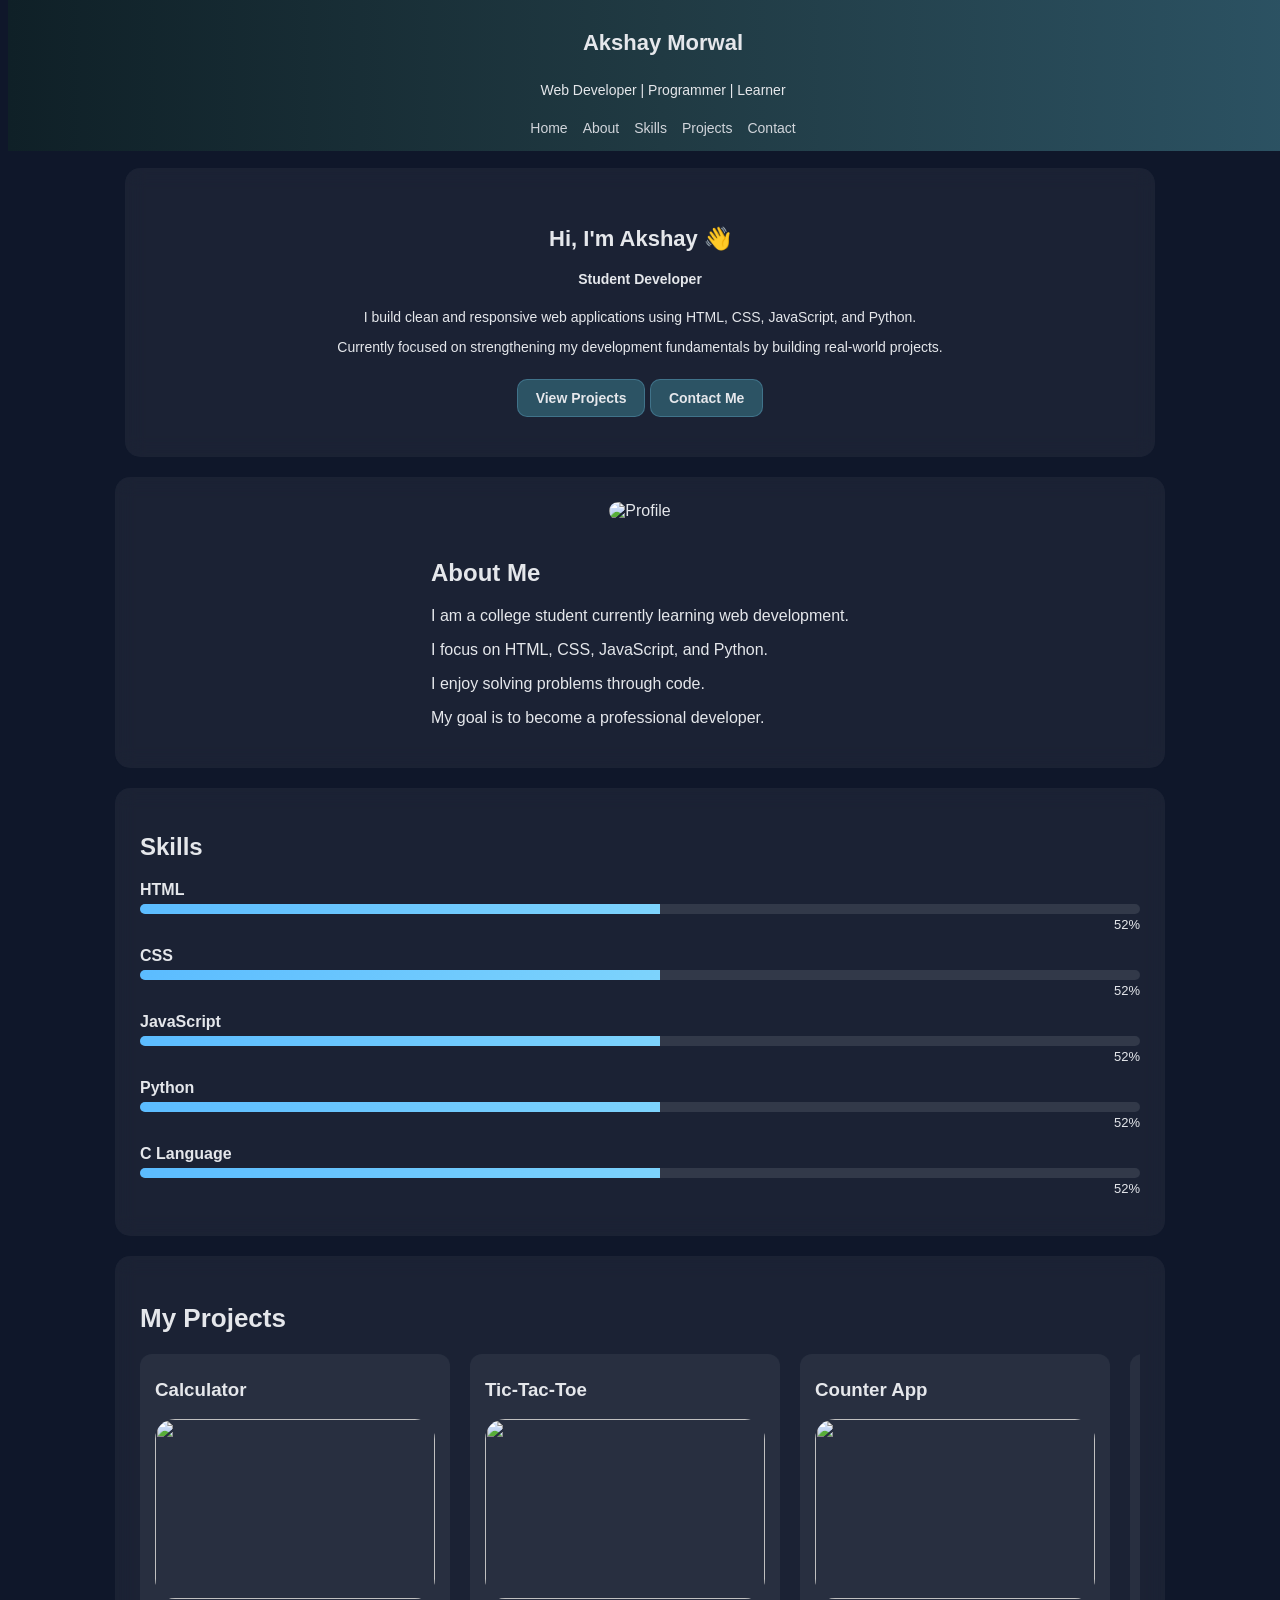
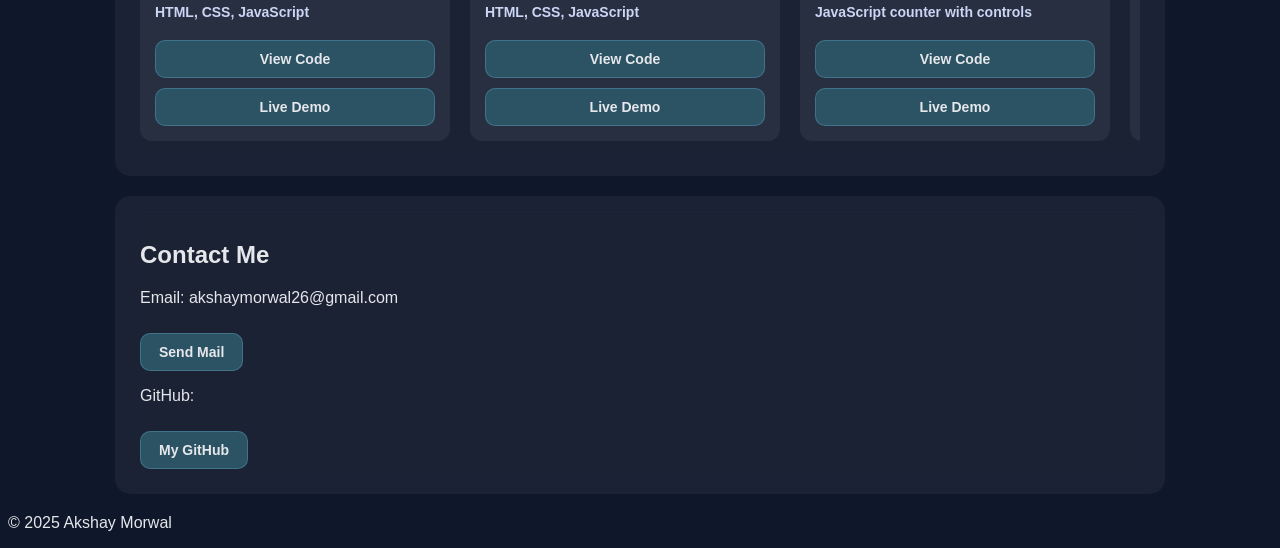
==== Portfolio.html @ 48868db2 "Add files via upload" ====
<!DOCTYPE html>
<html lang="en">
<head>
  <meta charset="UTF-8">
  <meta name="viewport" content="width=device-width, initial-scale=1.0">
  <title>Akshay Morwal | Portfolio</title>
  <link rel="stylesheet" href="Portfolio.css">
</head>

<body>

<header>
  <h1>Akshay Morwal</h1>
  
  
  <div class="menu-toggle">☰</div>
  
  <h2>Web Developer | Programmer | Learner</h2>
  <nav>
    <a href="#home">Home</a>
    <a href="#about">About</a>
    <a href="#skills">Skills</a>
    <a href="#projects">Projects</a>
    <a href="#connect">Contact</a>
  </nav>
</header>




<!-- HERO -->
<section id="home" class="hero">
  <h2>Hi, I'm Akshay 👋</h2>
  <h3><p id="typing"></p></h3>

  <p>
    I build clean and responsive web applications using HTML, CSS, JavaScript, and Python.
  </p>

  <p>
    Currently focused on strengthening my development fundamentals by building real-world projects.
  </p>

  <a href="#projects" class="view-btn">View Projects</a>
  <a href="#connect" class="view-btn">Contact Me</a>
</section>

<!-- ABOUT -->
<section class="about" id="about">
  <div class="about-container">
    <div class="about-image">
      <img src="https://cdnb.artstation.com/p/marketplace/presentation_assets/003/430/265/large/file.jpg?1706950304" alt="Profile">
    </div>

    <div class="about-text">
      <h2>About Me</h2>
      <p>I am a college student currently learning web development.</p>
      <p>I focus on HTML, CSS, JavaScript, and Python.</p>
      <p>I enjoy solving problems through code.</p>
      <p>My goal is to become a professional developer.</p>
    </div>
  </div>
</section>

<!-- SKILLS -->
<section class="skills" id="skills">
  <h2>Skills</h2>

  <div class="skill-row">
    <span class="skill-name">HTML</span>
    <div class="progress-container"><div class="progress-bar" data-value="90"></div></div>
    <span class="percent-text">0%</span>
  </div>

  <div class="skill-row">
    <span class="skill-name">CSS</span>
    <div class="progress-container"><div class="progress-bar" data-value="75"></div></div>
    <span class="percent-text">0%</span>
  </div>

  <div class="skill-row">
    <span class="skill-name">JavaScript</span>
    <div class="progress-container"><div class="progress-bar" data-value="80"></div></div>
    <span class="percent-text">0%</span>
  </div>

  <div class="skill-row">
    <span class="skill-name">Python</span>
    <div class="progress-container"><div class="progress-bar" data-value="85"></div></div>
    <span class="percent-text">0%</span>
  </div>

  <div class="skill-row">
    <span class="skill-name">C Language</span>
    <div class="progress-container"><div class="progress-bar" data-value="70"></div></div>
    <span class="percent-text">0%</span>
  </div>
</section>

<!-- PROJECTS -->
<section id="projects">
  <h2 class="project-title">My Projects</h2>

  <div class="card-projects">

    <div class="project-box">
      <h3>Calculator</h3>
      <img src="Calculator.png">
      <p>HTML, CSS, JavaScript</p>
      <a href="https://github.com/Akshay-Morwal2612/Calculator" target="_blank" class="view-btn">View Code</a>
      <a href="#" class="view-btn">Live Demo</a>
    </div>

    <div class="project-box">
      <h3>Tic-Tac-Toe</h3>
      <img src="Tic-Tac-Toe.png">
      <p>HTML, CSS, JavaScript</p>
      <a href="https://github.com/Akshay-Morwal2612/Tic-Tac-Toe-Game" target="_blank" class="view-btn">View Code</a>
      <a href="#" class="view-btn">Live Demo</a>
    </div>

    <div class="project-box">
      <h3>Counter App</h3>
      <img src="counter.png">
      <p>JavaScript counter with controls</p>
      <a href="https://github.com/Akshay-Morwal2612/Counter-App" target="_blank" class="view-btn">View Code</a>
      <a href="#" class="view-btn">Live Demo</a>
    </div>

    <div class="project-box">
      <h3>Study Planner App</h3>
      <img src="study-planner.png">
      <p>JavaScript counter with controls</p>
      <a href="https://github.com/Akshay-Morwal2612/Study-Planer-App" target="_blank" class="view-btn">View Code</a>
      <a href="#" class="view-btn">Live Demo</a>
    </div>

  </div>
</section>

<!-- CONTACT -->
<section id="connect">
  <h2>Contact Me</h2>
  <p>Email: akshaymorwal26@gmail.com</p>
  <a href="mailto:akshaymorwal26@gmail.com" class="view-btn">Send Mail</a>

  <p>GitHub:</p>
  <a href="https://github.com/Akshay-Morwal2612" target="_blank" class="view-btn">My GitHub</a>
</section>

<footer>
  <p>© 2025 Akshay Morwal</p>
</footer>

<script src="Portfolio.js"></script>
</body>
</html>
---- Portfolio.css ----
/* GLOBAL */
html {
  scroll-behavior: smooth;
}

body {
  font-family: Arial, sans-serif;
  background-color: #0f172a;
  padding-top: 140px;
  color: #e5e7eb;
}

/* HEADER */
header {
  position: fixed;
  width: 100%;
  top: 0;
  background: linear-gradient(90deg, #0f2027, #203a43, #2c5364);
  padding: 15px;
  z-index: 1000;

  display: flex;
  flex-direction: column;
  align-items: center;
}

header h1 {
  font-size: 22px;
}

header h2 {
  font-size: 14px;
  font-weight: normal;
}

nav {
  display: flex;
  gap: 15px;
  margin-top: 10px;
}

nav a {
  color: #d1d5db;
  text-decoration: none;
  font-size: 14px;
}

nav a:hover {
  color: aqua;
}

/* MENU BUTTON */
.menu-toggle {
  display: none;
}

/* HERO */
.hero {
  margin-top: 20px;
  text-align: center;
  padding: 40px 15px;
}

.hero h2 {
  font-size: 22px;
}

.hero h3 {
  font-size: 18px;
}

.hero p {
  font-size: 14px;
}

#typing {
  min-height: 20px;
}

/* SECTIONS */
section {
  max-width: 1000px;
  margin: 20px auto;
  padding: 25px;
  border-radius: 15px;
  background: rgba(255,255,255,0.05);
  backdrop-filter: blur(10px);
  scroll-margin-top: 160px;
}

/* ABOUT */
.about-container {
  display: flex;
  flex-direction: column;
  align-items: center;
  gap: 20px;
}

.about img {
  width: 200px;
  border-radius: 20px;
}

/* SKILLS */
.skill-row {
  display: flex;
  flex-direction: column;
  margin-bottom: 15px;
}

.skill-name {
  font-weight: 600;
  margin-bottom: 5px;
}

.progress-container {
  width: 100%;
  height: 10px;
  background: rgba(255,255,255,0.1);
  border-radius: 10px;
  overflow: hidden;
}

.percent-text {
  font-size: 13px;
  margin-top: 3px;
  text-align: right;
}

.progress-bar {
  height: 100%;
  width: 0;
  background: linear-gradient(135deg, #5bbcff, #7dd3fc);
  transition: width 1s;
}

/* PROJECTS */
#projects {
  max-width: 1000px;
  margin: 20px auto;
  padding: 25px;
  border-radius: 15px;
  background: rgba(255,255,255,0.05);
  backdrop-filter: blur(10px);
}

.project-title {
  margin-bottom: 20px;
  font-size: 26px;
  font-weight: 600;
}

.card-projects {
  display: flex;
  gap: 20px;
  overflow-x: auto;
  scroll-snap-type: x mandatory;
  scroll-behavior: smooth;
  padding-bottom: 10px;
}

.card-projects::-webkit-scrollbar {
  display: none;
}

.project-box {
  min-width: 280px;
  max-width: 300px;
  flex: 0 0 auto;
  scroll-snap-align: center;

  background: rgba(255,255,255,0.06);
  padding: 15px;
  border-radius: 12px;

  display: flex;
  flex-direction: column;
  overflow: hidden;
}

.project-box:hover {
  transform: translateY(-6px);
  box-shadow: 0 10px 30px rgba(0,0,0,0.4);
}

.project-box img { 
  width: 100%;
  height: 180px;
  object-fit: cover;
  border-radius: 20px;
}

.project-box h3 {
  margin-top: 10px;
}

.project-box p {
  font-size: 14px;
  font-weight: bold;
  margin: 5px 0 10px;
  color: #cbd5f5;
}

/* BUTTON (GLOBAL - NO WIDTH CHANGE) */
.view-btn {
  display: inline-block;
  margin-top: 10px;
  padding: 10px 18px;
  text-align: center;

  background: #2c5364;
  color: #e5e7eb;
  
  border-radius: 10px;
  text-decoration: none;
  font-weight: 600;
  font-size: 14px;
  
  border: 1px solid rgba(125, 211, 252, 0.25);
  transition: 0.3s;
}

.view-btn:hover {
  transform: translateY(-3px);
  background: linear-gradient(135deg, #5bbcff, #7dd3fc);
  color: white;
}

/* ONLY project buttons full width */
.project-box .view-btn {
  width: 100%;
  box-sizing: border-box;
}

/* MOBILE */
@media(max-width:768px){

  header {
    align-items: flex-start;
    padding: 15px 20px;
  }

  header h1 {
    font-size: 20px;
  }

  header h2 {
    font-size: 12px;
  }

  /* nav {
    display: none;
    flex-direction: column;
    
    width: 50%;
    background: #0f172a;
    margin-top: 10px;
    border-radius: 10px;
    text-align: center;
  } */
  
  nav {
  display: none;
  flex-direction: column;

  width: 80%;              /* bigger */
  max-width: 300px;        /* limit size */
  
  background: #0f172a;
  margin: 10px auto;       /* THIS centers it */
  border-radius: 12px;
  text-align: center;
}

  header.active nav {
    display: flex;
     scroll-margin-top: 160px;
  }

  nav a {
    padding: 12px;
    border-bottom: 1px solid rgba(255,255,255,0.1);
  }

  .menu-toggle {
    display: block;
    position: absolute;
    right: 60px;
    top: 10px;
    font-size: 24px;
    cursor: pointer;
    color: white;
  }

  .skill-row {
    flex-direction: column;
  }

  .percent-text {
    width: 100%;
  }

  .project-box {
    min-width: 85%;
  }

  #projects {
    margin: 15px;
    padding: 20px;
  }

  .project-title {
    font-size: 22px;
  }
}
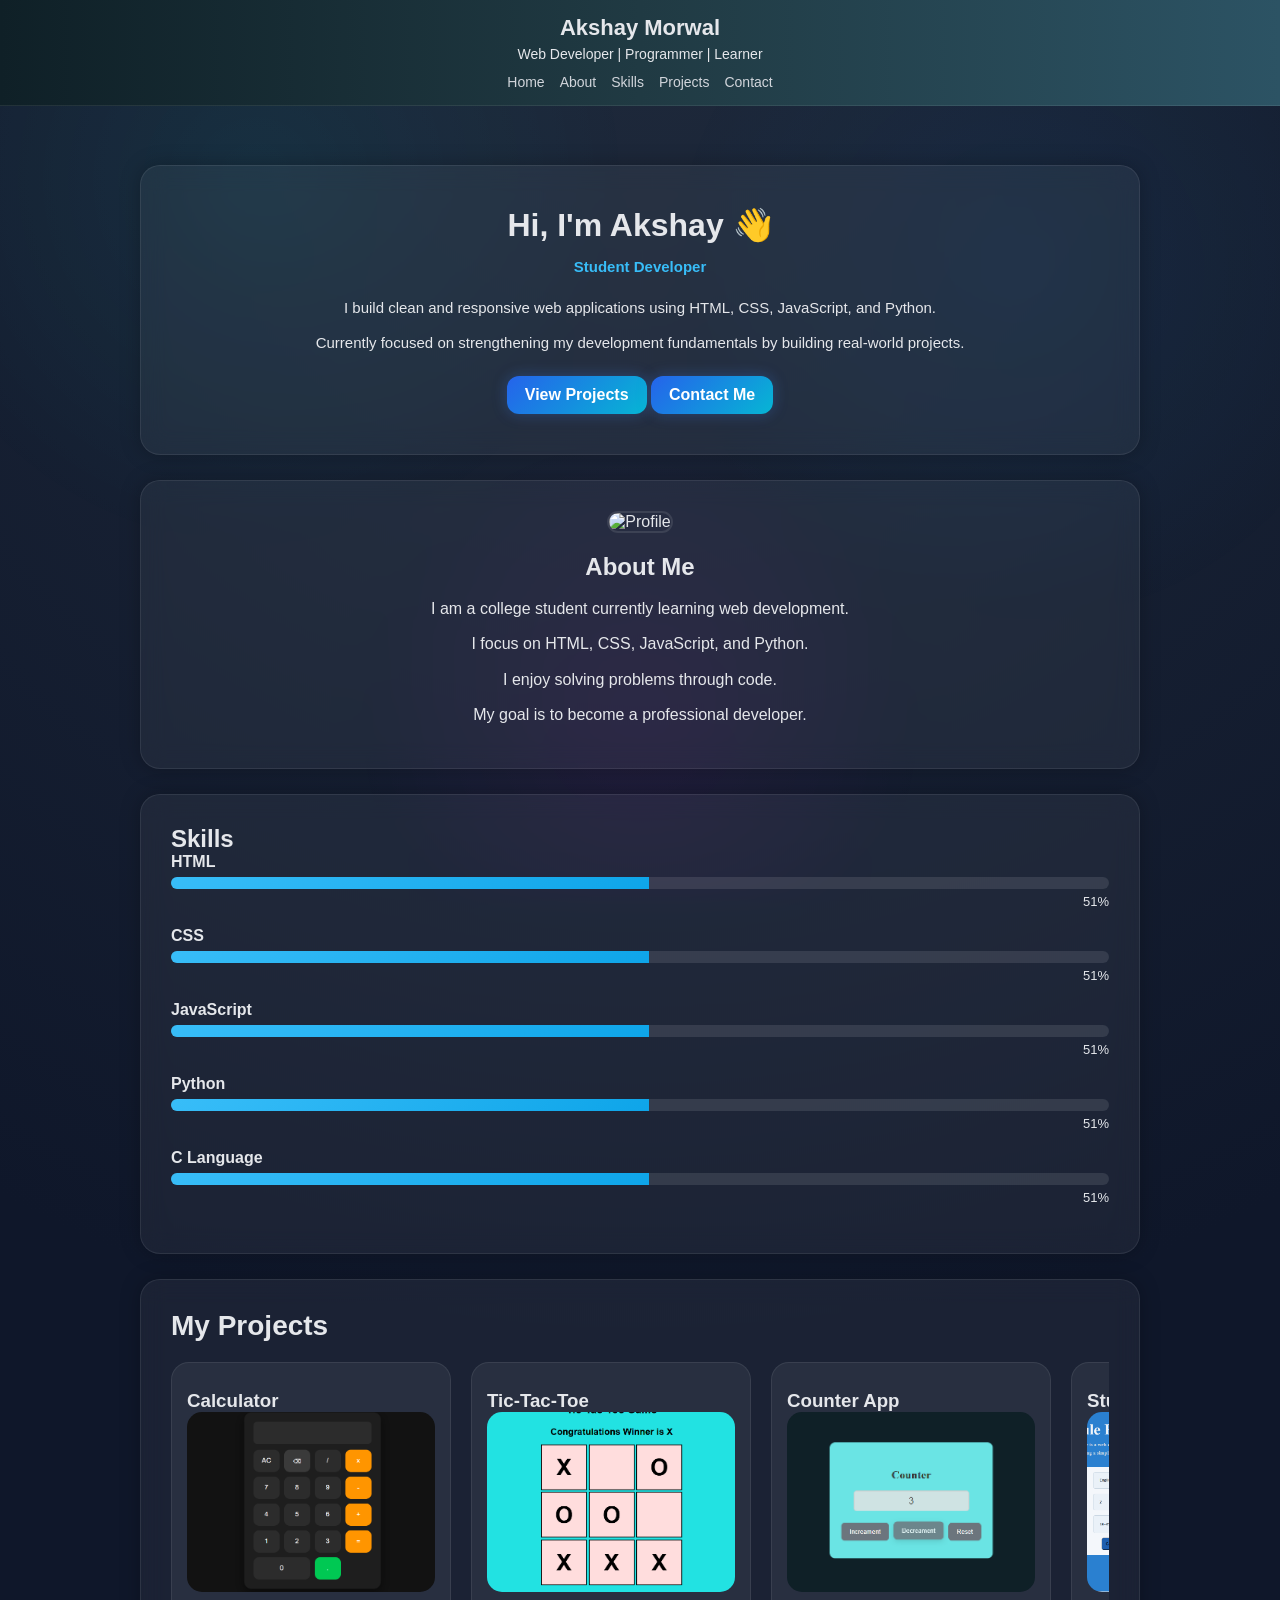
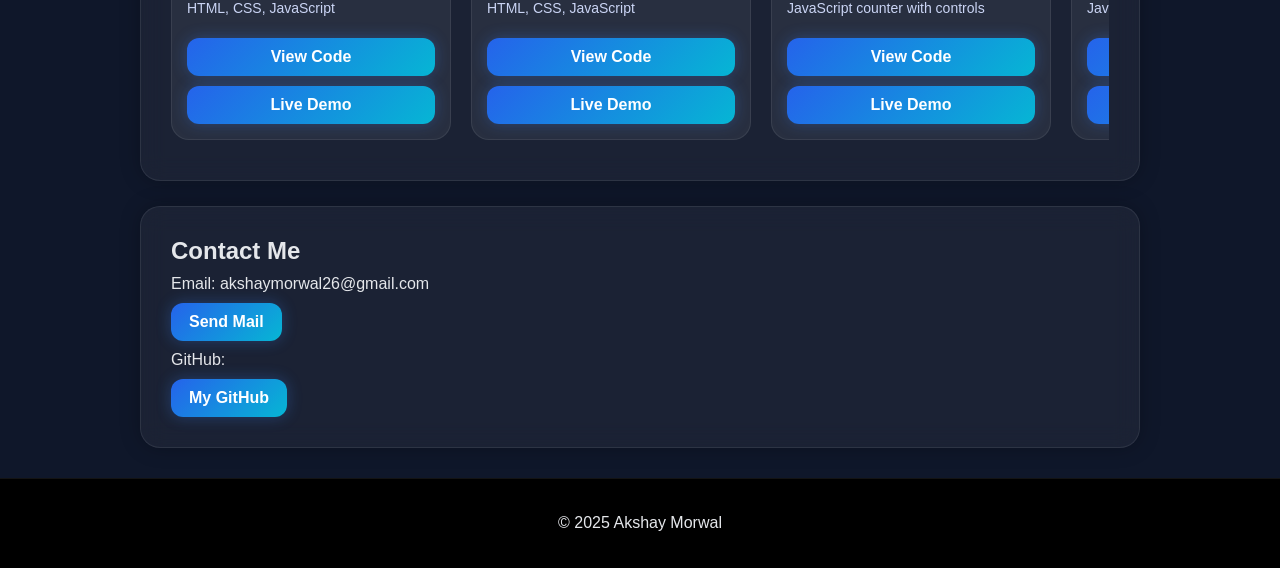
==== commit e0c1f911: "Initial commit" ====
--- a/Portfolio.html
+++ b/Portfolio.html
@@ -1,157 +1,157 @@
-<!DOCTYPE html>
-<html lang="en">
-<head>
-  <meta charset="UTF-8">
-  <meta name="viewport" content="width=device-width, initial-scale=1.0">
-  <title>Akshay Morwal | Portfolio</title>
-  <link rel="stylesheet" href="Portfolio.css">
-</head>
-
-<body>
-
-<header>
-  <h1>Akshay Morwal</h1>
-  
-  
-  <div class="menu-toggle">☰</div>
-  
-  <h2>Web Developer | Programmer | Learner</h2>
-  <nav>
-    <a href="#home">Home</a>
-    <a href="#about">About</a>
-    <a href="#skills">Skills</a>
-    <a href="#projects">Projects</a>
-    <a href="#connect">Contact</a>
-  </nav>
-</header>
-
-
-
-
-<!-- HERO -->
-<section id="home" class="hero">
-  <h2>Hi, I'm Akshay 👋</h2>
-  <h3><p id="typing"></p></h3>
-
-  <p>
-    I build clean and responsive web applications using HTML, CSS, JavaScript, and Python.
-  </p>
-
-  <p>
-    Currently focused on strengthening my development fundamentals by building real-world projects.
-  </p>
-
-  <a href="#projects" class="view-btn">View Projects</a>
-  <a href="#connect" class="view-btn">Contact Me</a>
-</section>
-
-<!-- ABOUT -->
-<section class="about" id="about">
-  <div class="about-container">
-    <div class="about-image">
-      <img src="https://cdnb.artstation.com/p/marketplace/presentation_assets/003/430/265/large/file.jpg?1706950304" alt="Profile">
-    </div>
-
-    <div class="about-text">
-      <h2>About Me</h2>
-      <p>I am a college student currently learning web development.</p>
-      <p>I focus on HTML, CSS, JavaScript, and Python.</p>
-      <p>I enjoy solving problems through code.</p>
-      <p>My goal is to become a professional developer.</p>
-    </div>
-  </div>
-</section>
-
-<!-- SKILLS -->
-<section class="skills" id="skills">
-  <h2>Skills</h2>
-
-  <div class="skill-row">
-    <span class="skill-name">HTML</span>
-    <div class="progress-container"><div class="progress-bar" data-value="90"></div></div>
-    <span class="percent-text">0%</span>
-  </div>
-
-  <div class="skill-row">
-    <span class="skill-name">CSS</span>
-    <div class="progress-container"><div class="progress-bar" data-value="75"></div></div>
-    <span class="percent-text">0%</span>
-  </div>
-
-  <div class="skill-row">
-    <span class="skill-name">JavaScript</span>
-    <div class="progress-container"><div class="progress-bar" data-value="80"></div></div>
-    <span class="percent-text">0%</span>
-  </div>
-
-  <div class="skill-row">
-    <span class="skill-name">Python</span>
-    <div class="progress-container"><div class="progress-bar" data-value="85"></div></div>
-    <span class="percent-text">0%</span>
-  </div>
-
-  <div class="skill-row">
-    <span class="skill-name">C Language</span>
-    <div class="progress-container"><div class="progress-bar" data-value="70"></div></div>
-    <span class="percent-text">0%</span>
-  </div>
-</section>
-
-<!-- PROJECTS -->
-<section id="projects">
-  <h2 class="project-title">My Projects</h2>
-
-  <div class="card-projects">
-
-    <div class="project-box">
-      <h3>Calculator</h3>
-      <img src="Calculator.png">
-      <p>HTML, CSS, JavaScript</p>
-      <a href="https://github.com/Akshay-Morwal2612/Calculator" target="_blank" class="view-btn">View Code</a>
-      <a href="#" class="view-btn">Live Demo</a>
-    </div>
-
-    <div class="project-box">
-      <h3>Tic-Tac-Toe</h3>
-      <img src="Tic-Tac-Toe.png">
-      <p>HTML, CSS, JavaScript</p>
-      <a href="https://github.com/Akshay-Morwal2612/Tic-Tac-Toe-Game" target="_blank" class="view-btn">View Code</a>
-      <a href="#" class="view-btn">Live Demo</a>
-    </div>
-
-    <div class="project-box">
-      <h3>Counter App</h3>
-      <img src="counter.png">
-      <p>JavaScript counter with controls</p>
-      <a href="https://github.com/Akshay-Morwal2612/Counter-App" target="_blank" class="view-btn">View Code</a>
-      <a href="#" class="view-btn">Live Demo</a>
-    </div>
-
-    <div class="project-box">
-      <h3>Study Planner App</h3>
-      <img src="study-planner.png">
-      <p>JavaScript counter with controls</p>
-      <a href="https://github.com/Akshay-Morwal2612/Study-Planer-App" target="_blank" class="view-btn">View Code</a>
-      <a href="#" class="view-btn">Live Demo</a>
-    </div>
-
-  </div>
-</section>
-
-<!-- CONTACT -->
-<section id="connect">
-  <h2>Contact Me</h2>
-  <p>Email: akshaymorwal26@gmail.com</p>
-  <a href="mailto:akshaymorwal26@gmail.com" class="view-btn">Send Mail</a>
-
-  <p>GitHub:</p>
-  <a href="https://github.com/Akshay-Morwal2612" target="_blank" class="view-btn">My GitHub</a>
-</section>
-
-<footer>
-  <p>© 2025 Akshay Morwal</p>
-</footer>
-
-<script src="Portfolio.js"></script>
-</body>
+<!DOCTYPE html>
+<html lang="en">
+<head>
+  <meta charset="UTF-8">
+  <meta name="viewport" content="width=device-width, initial-scale=1.0">
+  <title>Akshay Morwal | Portfolio</title>
+  <link rel="stylesheet" href="Portfolio.css">
+</head>
+
+<body>
+
+<header>
+  <h1>Akshay Morwal</h1>
+  
+  
+  <div class="menu-toggle">☰</div>
+  
+  <h2>Web Developer | Programmer | Learner</h2>
+  <nav>
+    <a href="#home">Home</a>
+    <a href="#about">About</a>
+    <a href="#skills">Skills</a>
+    <a href="#projects">Projects</a>
+    <a href="#connect">Contact</a>
+  </nav>
+</header>
+
+
+
+
+<!-- HERO -->
+<section id="home" class="hero">
+  <h2>Hi, I'm Akshay 👋</h2>
+  <h3><p id="typing"></p></h3>
+
+  <p>
+    I build clean and responsive web applications using HTML, CSS, JavaScript, and Python.
+  </p>
+
+  <p>
+    Currently focused on strengthening my development fundamentals by building real-world projects.
+  </p>
+
+  <a href="#projects" class="view-btn">View Projects</a>
+  <a href="#connect" class="view-btn">Contact Me</a>
+</section>
+
+<!-- ABOUT -->
+<section class="about" id="about">
+  <div class="about-container">
+    <div class="about-image">
+      <img src="https://cdnb.artstation.com/p/marketplace/presentation_assets/003/430/265/large/file.jpg?1706950304" alt="Profile">
+    </div>
+
+    <div class="about-text">
+      <h2>About Me</h2>
+      <p>I am a college student currently learning web development.</p>
+      <p>I focus on HTML, CSS, JavaScript, and Python.</p>
+      <p>I enjoy solving problems through code.</p>
+      <p>My goal is to become a professional developer.</p>
+    </div>
+  </div>
+</section>
+
+<!-- SKILLS -->
+<section class="skills" id="skills">
+  <h2>Skills</h2>
+
+  <div class="skill-row">
+    <span class="skill-name">HTML</span>
+    <div class="progress-container"><div class="progress-bar" data-value="90"></div></div>
+    <span class="percent-text">0%</span>
+  </div>
+
+  <div class="skill-row">
+    <span class="skill-name">CSS</span>
+    <div class="progress-container"><div class="progress-bar" data-value="75"></div></div>
+    <span class="percent-text">0%</span>
+  </div>
+
+  <div class="skill-row">
+    <span class="skill-name">JavaScript</span>
+    <div class="progress-container"><div class="progress-bar" data-value="80"></div></div>
+    <span class="percent-text">0%</span>
+  </div>
+
+  <div class="skill-row">
+    <span class="skill-name">Python</span>
+    <div class="progress-container"><div class="progress-bar" data-value="85"></div></div>
+    <span class="percent-text">0%</span>
+  </div>
+
+  <div class="skill-row">
+    <span class="skill-name">C Language</span>
+    <div class="progress-container"><div class="progress-bar" data-value="70"></div></div>
+    <span class="percent-text">0%</span>
+  </div>
+</section>
+
+<!-- PROJECTS -->
+<section id="projects">
+  <h2 class="project-title">My Projects</h2>
+
+  <div class="card-projects">
+
+    <div class="project-box">
+      <h3>Calculator</h3>
+      <img src="images/Calculator.png">
+      <p>HTML, CSS, JavaScript</p>
+      <a href="https://github.com/Akshay-Morwal2612/Calculator" target="_blank" class="view-btn">View Code</a>
+      <a href="#" class="view-btn">Live Demo</a>
+    </div>
+
+    <div class="project-box">
+      <h3>Tic-Tac-Toe</h3>
+      <img src="images/Tic-Tac-Toe.png">
+      <p>HTML, CSS, JavaScript</p>
+      <a href="https://github.com/Akshay-Morwal2612/Tic-Tac-Toe-Game" target="_blank" class="view-btn">View Code</a>
+      <a href="#" class="view-btn">Live Demo</a>
+    </div>
+
+    <div class="project-box">
+      <h3>Counter App</h3>
+      <img src="images/counter.png">
+      <p>JavaScript counter with controls</p>
+      <a href="https://github.com/Akshay-Morwal2612/Counter-App" target="_blank" class="view-btn">View Code</a>
+      <a href="#" class="view-btn">Live Demo</a>
+    </div>
+
+    <div class="project-box">
+      <h3>Study Planner App</h3>
+      <img src="images/study-planner.png">
+      <p>JavaScript counter with controls</p>
+      <a href="https://github.com/Akshay-Morwal2612/Study-Planer-App" target="_blank" class="view-btn">View Code</a>
+      <a href="#" class="view-btn">Live Demo</a>
+    </div>
+
+  </div>
+</section>
+
+<!-- CONTACT -->
+<section id="connect">
+  <h2>Contact Me</h2>
+  <p>Email: akshaymorwal26@gmail.com</p>
+  <a href="mailto:akshaymorwal26@gmail.com" class="view-btn">Send Mail</a>
+
+  <p>GitHub:</p>
+  <a href="https://github.com/Akshay-Morwal2612" target="_blank" class="view-btn">My GitHub</a>
+</section>
+
+<footer class="ft">
+  <p>© 2025 Akshay Morwal</p>
+</footer>
+
+<script src="Portfolio.js"></script>
+</body>
 </html>
--- a/Portfolio.css
+++ b/Portfolio.css
@@ -1,315 +1,497 @@
-/* GLOBAL */
-html {
-  scroll-behavior: smooth;
-}
-
-body {
-  font-family: Arial, sans-serif;
-  background-color: #0f172a;
-  padding-top: 140px;
-  color: #e5e7eb;
-}
-
-/* HEADER */
-header {
-  position: fixed;
-  width: 100%;
-  top: 0;
-  background: linear-gradient(90deg, #0f2027, #203a43, #2c5364);
-  padding: 15px;
-  z-index: 1000;
-
-  display: flex;
-  flex-direction: column;
-  align-items: center;
-}
-
-header h1 {
-  font-size: 22px;
-}
-
-header h2 {
-  font-size: 14px;
-  font-weight: normal;
-}
-
-nav {
-  display: flex;
-  gap: 15px;
-  margin-top: 10px;
-}
-
-nav a {
-  color: #d1d5db;
-  text-decoration: none;
-  font-size: 14px;
-}
-
-nav a:hover {
-  color: aqua;
-}
-
-/* MENU BUTTON */
-.menu-toggle {
-  display: none;
-}
-
-/* HERO */
-.hero {
-  margin-top: 20px;
-  text-align: center;
-  padding: 40px 15px;
-}
-
-.hero h2 {
-  font-size: 22px;
-}
-
-.hero h3 {
-  font-size: 18px;
-}
-
-.hero p {
-  font-size: 14px;
-}
-
-#typing {
-  min-height: 20px;
-}
-
-/* SECTIONS */
-section {
-  max-width: 1000px;
-  margin: 20px auto;
-  padding: 25px;
-  border-radius: 15px;
-  background: rgba(255,255,255,0.05);
-  backdrop-filter: blur(10px);
-  scroll-margin-top: 160px;
-}
-
-/* ABOUT */
-.about-container {
-  display: flex;
-  flex-direction: column;
-  align-items: center;
-  gap: 20px;
-}
-
-.about img {
-  width: 200px;
-  border-radius: 20px;
-}
-
-/* SKILLS */
-.skill-row {
-  display: flex;
-  flex-direction: column;
-  margin-bottom: 15px;
-}
-
-.skill-name {
-  font-weight: 600;
-  margin-bottom: 5px;
-}
-
-.progress-container {
-  width: 100%;
-  height: 10px;
-  background: rgba(255,255,255,0.1);
-  border-radius: 10px;
-  overflow: hidden;
-}
-
-.percent-text {
-  font-size: 13px;
-  margin-top: 3px;
-  text-align: right;
-}
-
-.progress-bar {
-  height: 100%;
-  width: 0;
-  background: linear-gradient(135deg, #5bbcff, #7dd3fc);
-  transition: width 1s;
-}
-
-/* PROJECTS */
-#projects {
-  max-width: 1000px;
-  margin: 20px auto;
-  padding: 25px;
-  border-radius: 15px;
-  background: rgba(255,255,255,0.05);
-  backdrop-filter: blur(10px);
-}
-
-.project-title {
-  margin-bottom: 20px;
-  font-size: 26px;
-  font-weight: 600;
-}
-
-.card-projects {
-  display: flex;
-  gap: 20px;
-  overflow-x: auto;
-  scroll-snap-type: x mandatory;
-  scroll-behavior: smooth;
-  padding-bottom: 10px;
-}
-
-.card-projects::-webkit-scrollbar {
-  display: none;
-}
-
-.project-box {
-  min-width: 280px;
-  max-width: 300px;
-  flex: 0 0 auto;
-  scroll-snap-align: center;
-
-  background: rgba(255,255,255,0.06);
-  padding: 15px;
-  border-radius: 12px;
-
-  display: flex;
-  flex-direction: column;
-  overflow: hidden;
-}
-
-.project-box:hover {
-  transform: translateY(-6px);
-  box-shadow: 0 10px 30px rgba(0,0,0,0.4);
-}
-
-.project-box img { 
-  width: 100%;
-  height: 180px;
-  object-fit: cover;
-  border-radius: 20px;
-}
-
-.project-box h3 {
-  margin-top: 10px;
-}
-
-.project-box p {
-  font-size: 14px;
-  font-weight: bold;
-  margin: 5px 0 10px;
-  color: #cbd5f5;
-}
-
-/* BUTTON (GLOBAL - NO WIDTH CHANGE) */
-.view-btn {
-  display: inline-block;
-  margin-top: 10px;
-  padding: 10px 18px;
-  text-align: center;
-
-  background: #2c5364;
-  color: #e5e7eb;
-  
-  border-radius: 10px;
-  text-decoration: none;
-  font-weight: 600;
-  font-size: 14px;
-  
-  border: 1px solid rgba(125, 211, 252, 0.25);
-  transition: 0.3s;
-}
-
-.view-btn:hover {
-  transform: translateY(-3px);
-  background: linear-gradient(135deg, #5bbcff, #7dd3fc);
-  color: white;
-}
-
-/* ONLY project buttons full width */
-.project-box .view-btn {
-  width: 100%;
-  box-sizing: border-box;
-}
-
-/* MOBILE */
-@media(max-width:768px){
-
-  header {
-    align-items: flex-start;
-    padding: 15px 20px;
-  }
-
-  header h1 {
-    font-size: 20px;
-  }
-
-  header h2 {
-    font-size: 12px;
-  }
-
-  /* nav {
-    display: none;
-    flex-direction: column;
-    
-    width: 50%;
-    background: #0f172a;
-    margin-top: 10px;
-    border-radius: 10px;
-    text-align: center;
-  } */
-  
-  nav {
-  display: none;
-  flex-direction: column;
-
-  width: 80%;              /* bigger */
-  max-width: 300px;        /* limit size */
-  
-  background: #0f172a;
-  margin: 10px auto;       /* THIS centers it */
-  border-radius: 12px;
-  text-align: center;
-}
-
-  header.active nav {
-    display: flex;
-     scroll-margin-top: 160px;
-  }
-
-  nav a {
-    padding: 12px;
-    border-bottom: 1px solid rgba(255,255,255,0.1);
-  }
-
-  .menu-toggle {
-    display: block;
-    position: absolute;
-    right: 60px;
-    top: 10px;
-    font-size: 24px;
-    cursor: pointer;
-    color: white;
-  }
-
-  .skill-row {
-    flex-direction: column;
-  }
-
-  .percent-text {
-    width: 100%;
-  }
-
-  .project-box {
-    min-width: 85%;
-  }
-
-  #projects {
-    margin: 15px;
-    padding: 20px;
-  }
-
-  .project-title {
-    font-size: 22px;
-  }
-}+/* =========================
+   GLOBAL
+========================= */
+
+*{
+  margin:0;
+  padding:0;
+  box-sizing:border-box;
+}
+
+html{
+  scroll-behavior:smooth;
+}
+
+body{
+  font-family:Arial, sans-serif;
+  background:
+    radial-gradient(circle at top,#1e293b,#0f172a 60%);
+  color:#e5e7eb;
+
+  padding-top:140px;
+
+  overflow-x:hidden;
+  position:relative;
+}
+
+/* =========================
+   BACKGROUND GLOW
+========================= */
+
+body::before{
+  content:"";
+  position:fixed;
+  inset:0;
+
+  background:
+    radial-gradient(circle at 20% 20%,rgba(0,255,255,0.06),transparent 30%),
+    radial-gradient(circle at 80% 30%,rgba(0,150,255,0.06),transparent 30%),
+    radial-gradient(circle at 50% 80%,rgba(255,0,255,0.05),transparent 30%);
+
+  pointer-events:none;
+  z-index:-2;
+}
+
+/* =========================
+   HEADER
+========================= */
+
+header{
+  position:fixed;
+  width:100%;
+  top:0;
+
+  /* background:rgba(15,23,42,0.85); */
+  background: linear-gradient(90deg, #0f2027, #203a43, #2c5364);
+  backdrop-filter:blur(10px);
+
+  border-bottom:1px solid rgba(255,255,255,0.08);
+
+  padding:15px;
+
+  z-index:1000;
+
+  display:flex;
+  flex-direction:column;
+  align-items:center;
+}
+
+header h1{
+  font-size:22px;
+}
+
+header h2{
+  font-size:14px;
+  font-weight:normal;
+  margin-top:5px;
+}
+
+nav{
+  display:flex;
+  gap:15px;
+  margin-top:12px;
+}
+
+nav a{
+  color:#d1d5db;
+  text-decoration:none;
+  font-size:14px;
+  transition:0.3s;
+}
+
+nav a:hover{
+  color:#38bdf8;
+}
+
+.menu-toggle{
+  display:none;
+}
+
+/* =========================
+   HERO
+========================= */
+
+.hero{
+  text-align:center;
+  padding:40px 15px;
+}
+
+.hero h2{
+  font-size:32px;
+  margin-bottom:10px;
+}
+
+.hero h3{
+  font-size:22px;
+  color:#38bdf8;
+  margin-bottom:15px;
+}
+
+.hero p{
+  font-size:15px;
+  line-height:1.7;
+  margin-bottom:10px;
+}
+
+#typing{
+  min-height:25px;
+}
+
+/* =========================
+   SECTIONS
+========================= */
+
+section{
+  max-width:1000px;
+
+  margin:25px auto;
+
+  padding:30px;
+
+  border-radius:20px;
+
+  background:rgba(255,255,255,0.05);
+
+  backdrop-filter:blur(12px);
+
+  border:1px solid rgba(255,255,255,0.08);
+
+  box-shadow:
+    0 0 20px rgba(0,0,0,0.25);
+
+  scroll-margin-top:160px;
+}
+
+/* =========================
+   ABOUT
+========================= */
+
+.about-container{
+  display:flex;
+  flex-direction:column;
+  align-items:center;
+  gap:20px;
+}
+
+.about img{
+  width:220px;
+  border-radius:20px;
+  border:2px solid rgba(255,255,255,0.1);
+}
+
+.about-text{
+  text-align:center;
+}
+
+.about-text h2{
+  margin-bottom:15px;
+}
+
+.about-text p{
+  margin-bottom:10px;
+  line-height:1.6;
+}
+
+/* =========================
+   SKILLS
+========================= */
+
+.skill-row{
+  display:flex;
+  flex-direction:column;
+  margin-bottom:18px;
+}
+
+.skill-name{
+  font-weight:600;
+  margin-bottom:6px;
+}
+
+.progress-container{
+  width:100%;
+  height:12px;
+
+  background:rgba(255,255,255,0.1);
+
+  border-radius:20px;
+
+  overflow:hidden;
+}
+
+.progress-bar{
+  height:100%;
+  width:0;
+
+  background:
+    linear-gradient(135deg,#38bdf8,#0ea5e9);
+
+  transition:width 1s;
+}
+
+.percent-text{
+  margin-top:5px;
+  text-align:right;
+  font-size:13px;
+}
+
+/* =========================
+   PROJECTS
+========================= */
+
+.project-title{
+  margin-bottom:20px;
+  font-size:28px;
+}
+
+.card-projects{
+  display:flex;
+  gap:20px;
+
+  overflow-x:auto;
+
+  scroll-snap-type:x mandatory;
+
+  padding-bottom:10px;
+}
+
+.card-projects::-webkit-scrollbar{
+  display:none;
+}
+
+.project-box{
+  min-width:280px;
+  max-width:300px;
+
+  flex:0 0 auto;
+
+  scroll-snap-align:center;
+
+  background:rgba(255,255,255,0.06);
+
+  border:1px solid rgba(255,255,255,0.08);
+
+  border-radius:18px;
+
+  padding:15px;
+
+  display:flex;
+  flex-direction:column;
+
+  transition:
+    transform 0.35s ease,
+    box-shadow 0.35s ease;
+}
+
+.project-box:hover{
+  transform:
+    translateY(-10px)
+    scale(1.02);
+
+  box-shadow:
+    0 15px 40px rgba(0,255,255,0.15);
+}
+
+.project-box img{
+  width:100%;
+  height:180px;
+
+  object-fit:cover;
+
+  border-radius:15px;
+}
+
+.project-box h3{
+  margin-top:12px;
+}
+
+.project-box p{
+  margin:8px 0 12px;
+  font-size:14px;
+  color:#cbd5f5;
+}
+
+/* =========================
+   BUTTONS
+========================= */
+
+.view-btn{
+  display:inline-block;
+
+  margin-top:10px;
+
+  padding:10px 18px;
+
+  text-align:center;
+
+  background:
+    linear-gradient(135deg,#2563eb,#06b6d4);
+
+  color:white;
+
+  border-radius:12px;
+
+  text-decoration:none;
+
+  font-weight:600;
+
+  transition:0.3s;
+
+  box-shadow:
+    0 0 15px rgba(59,130,246,0.3);
+}
+
+.view-btn:hover{
+  transform:
+    translateY(-3px);
+
+  box-shadow:
+    0 0 25px rgba(0,255,255,0.4);
+}
+
+.project-box .view-btn{
+  width:100%;
+}
+
+/* =========================
+   CONTACT
+========================= */
+
+#connect p{
+  margin-top:10px;
+}
+
+/* =========================
+   FOOTER
+========================= */
+
+.ft{
+  display:flex;
+  justify-content:center;
+  align-items:center;
+
+  height:90px;
+
+  background:black;
+
+  margin-top:30px;
+
+  border-top:1px solid rgba(255,255,255,0.08);
+}
+
+/* =========================
+   MATRIX RAIN
+========================= */
+
+.flower{
+  position:fixed;
+  top:-50px;
+
+  color:#38bdf8;
+
+  font-family:monospace;
+  font-weight:bold;
+
+  text-shadow:
+    0 0 5px #38bdf8,
+    0 0 12px #0ea5e9;
+
+  animation:fall linear infinite;
+
+  pointer-events:none;
+  user-select:none;
+
+  z-index:-1;
+}
+
+@keyframes fall{
+
+  0%{
+    transform:
+      translateY(-10vh)
+      translateX(0px)
+      rotate(0deg);
+
+    opacity:0;
+  }
+
+  10%{
+    opacity:1;
+  }
+
+  100%{
+    transform:
+      translateY(120vh)
+      translateX(80px)
+      rotate(360deg);
+
+    opacity:0;
+  }
+}
+
+/* =========================
+   MOBILE
+========================= */
+
+@media(max-width:768px){
+
+  header{
+    align-items:flex-start;
+    padding:15px 20px;
+  }
+
+  header h1{
+    font-size:20px;
+  }
+
+  header h2{
+    font-size:12px;
+  }
+
+  nav{
+    display:none;
+
+    flex-direction:column;
+
+    width:80%;
+    max-width:300px;
+
+    background:#0f172a;
+
+    margin:10px auto;
+
+    border-radius:12px;
+
+    text-align:center;
+  }
+
+  header.active nav{
+    display:flex;
+  }
+
+  nav a{
+    padding:12px;
+    border-bottom:
+      1px solid rgba(255,255,255,0.1);
+  }
+
+  .menu-toggle{
+    display:block;
+
+    position:absolute;
+
+    right:25px;
+    top:15px;
+
+    font-size:24px;
+
+    cursor:pointer;
+  }
+
+  .project-box{
+    min-width:85%;
+  }
+
+  section{
+    margin:15px;
+    padding:20px;
+  }
+
+  .hero h2{
+    font-size:28px;
+  }
+
+  .hero h3{
+    font-size:18px;
+  }
+}
+
